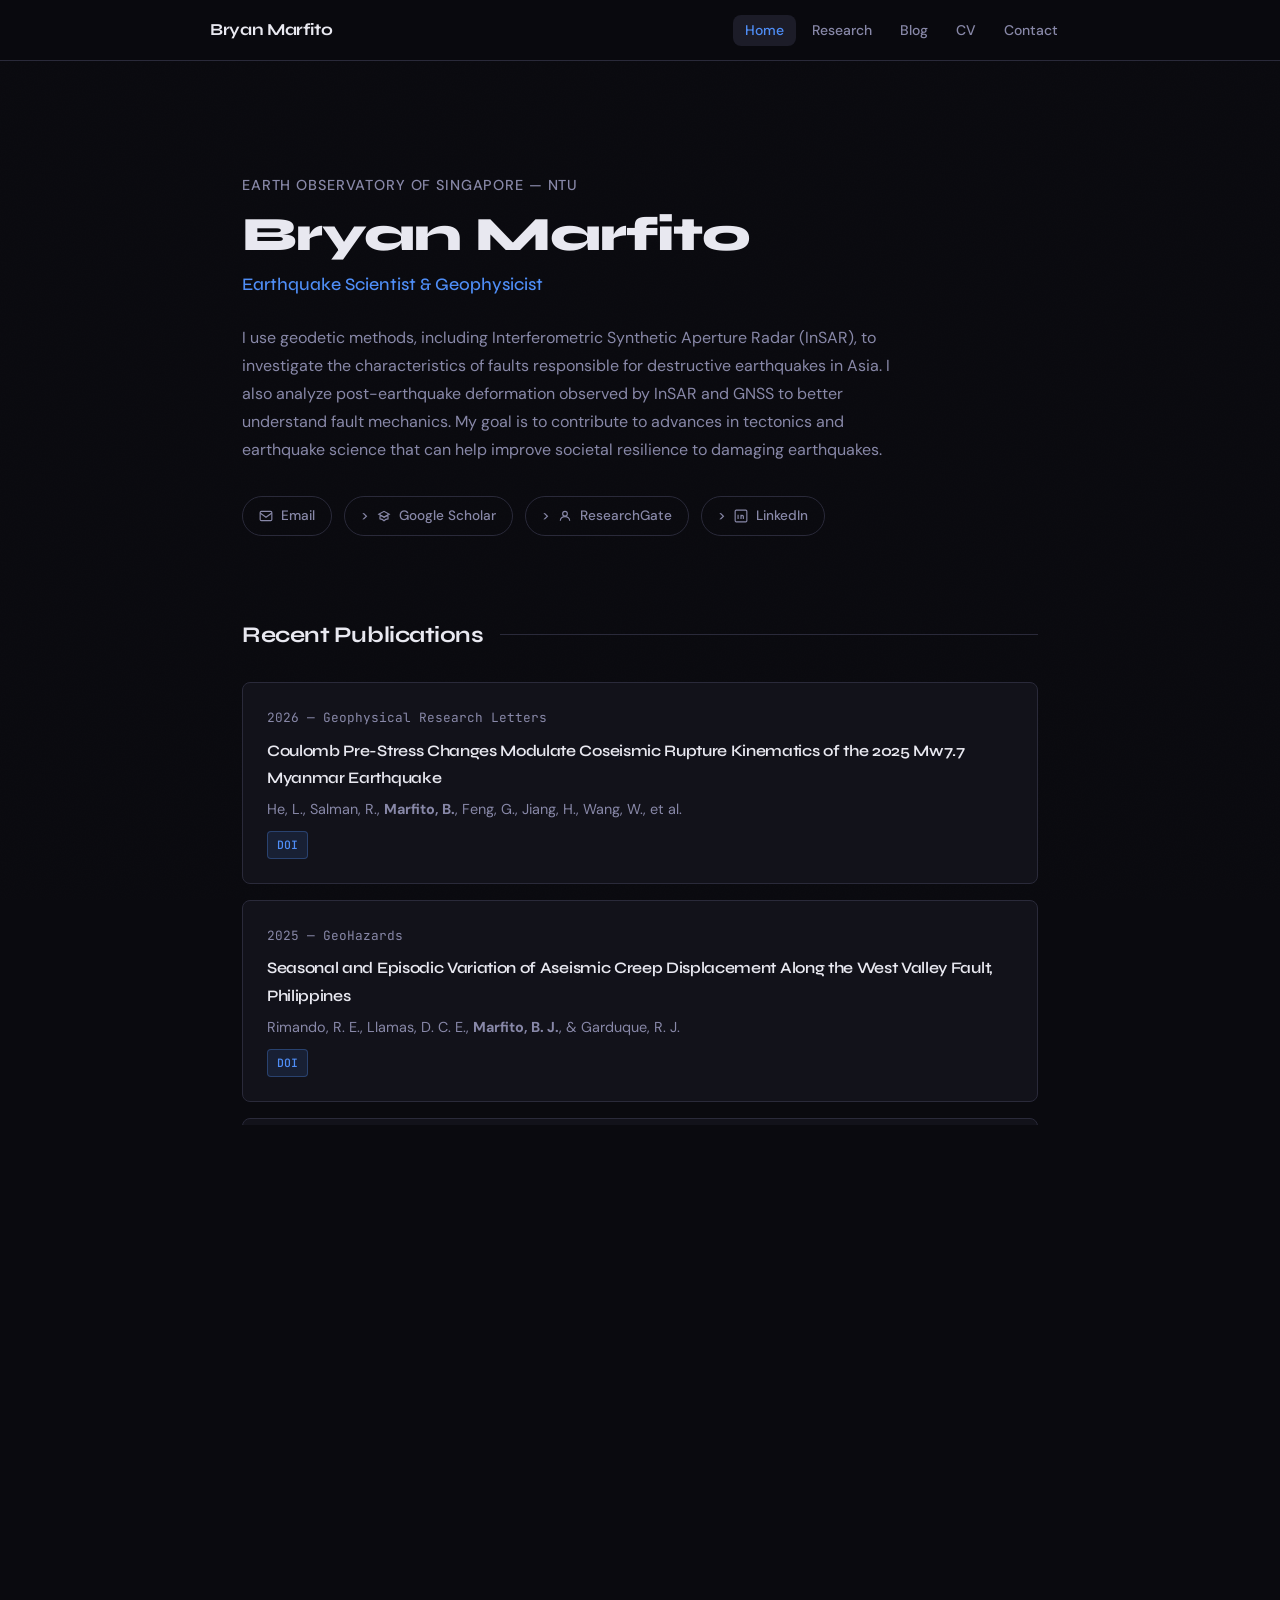
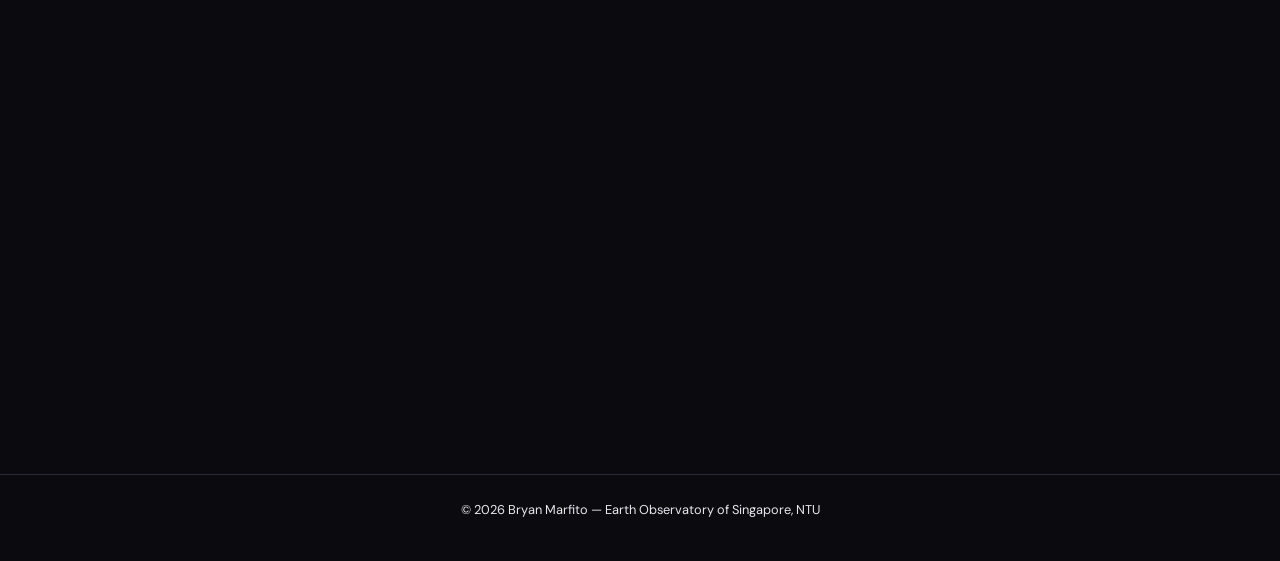
==== index.html @ 7ee3cc74 "Build full personal academic website Multi-page dark-themed site for Bryan Marfito (earthquake scien" ====
<!DOCTYPE html>
<html lang="en">
<head>
  <meta charset="UTF-8">
  <meta name="viewport" content="width=device-width, initial-scale=1.0">
  <title>Bryan Marfito — Earthquake Scientist</title>
  <link rel="stylesheet" href="style.css">
  <link rel="preconnect" href="https://fonts.googleapis.com">
  <link rel="preconnect" href="https://fonts.gstatic.com" crossorigin>
  <link href="https://fonts.googleapis.com/css2?family=Syne:wght@400;500;600;700;800&family=DM+Sans:ital,wght@0,300;0,400;0,500;1,400&family=JetBrains+Mono:wght@400;500&display=swap" rel="stylesheet">
</head>
<body>

<nav>
  <div class="nav-inner">
    <a class="nav-brand" href="index.html">Bryan Marfito</a>
    <button class="nav-hamburger" id="hamburger" aria-label="Toggle menu">
      <span></span><span></span><span></span>
    </button>
    <ul class="nav-links">
      <li><a href="index.html">Home</a></li>
      <li><a href="research.html">Research</a></li>
      <li><a href="blog.html">Blog</a></li>
      <li><a href="cv.html">CV</a></li>
      <li><a href="contact.html">Contact</a></li>
    </ul>
  </div>
</nav>

<main>
  <section class="hero fade-up">
    <p class="hero-meta">Earth Observatory of Singapore &mdash; NTU</p>
    <h1>Bryan Marfito</h1>
    <p class="hero-tagline">Earthquake Scientist &amp; Geophysicist</p>
    <p class="hero-bio">
      I use geodetic methods, including Interferometric Synthetic Aperture Radar (InSAR), to investigate
      the characteristics of faults responsible for destructive earthquakes in Asia. I also analyze
      post-earthquake deformation observed by InSAR and GNSS to better understand fault mechanics.
      My goal is to contribute to advances in tectonics and earthquake science that can help improve
      societal resilience to damaging earthquakes.
    </p>
    <div class="social-links">
      <a class="social-link" href="mailto:bryanjim001@e.ntu.edu.sg">
        <svg viewBox="0 0 24 24" fill="none" stroke="currentColor" stroke-width="2"><rect x="2" y="4" width="20" height="16" rx="2"/><path d="m2 7 10 7 10-7"/></svg>
        Email
      </a>
      <a class="social-link" href="#" <!-- TODO: add Google Scholar URL -->>
        <svg viewBox="0 0 24 24" fill="none" stroke="currentColor" stroke-width="2"><path d="M12 14l9-5-9-5-9 5 9 5z"/><path d="M12 14l6.16-3.422a12.083 12.083 0 01.665 6.479A11.952 11.952 0 0012 20.055a11.952 11.952 0 00-6.824-2.998 12.078 12.078 0 01.665-6.479L12 14z"/></svg>
        Google Scholar
      </a>
      <a class="social-link" href="#" <!-- TODO: add ResearchGate URL -->>
        <svg viewBox="0 0 24 24" fill="none" stroke="currentColor" stroke-width="2"><circle cx="12" cy="8" r="4"/><path d="M4 20c0-4 3.6-7 8-7s8 3 8 7"/></svg>
        ResearchGate
      </a>
      <a class="social-link" href="#" <!-- TODO: add LinkedIn URL -->>
        <svg viewBox="0 0 24 24" fill="none" stroke="currentColor" stroke-width="2"><rect x="2" y="2" width="20" height="20" rx="2"/><path d="M7 10v7M7 7v.01M12 17v-4a2 2 0 014 0v4M12 10v7"/></svg>
        LinkedIn
      </a>
    </div>
  </section>

  <section class="section fade-up">
    <div class="section-header"><h2>Recent Publications</h2></div>
    <div class="card-grid">

      <div class="card">
        <div class="card-meta">2026 &mdash; Geophysical Research Letters</div>
        <h3>Coulomb Pre-Stress Changes Modulate Coseismic Rupture Kinematics of the 2025 Mw7.7 Myanmar Earthquake</h3>
        <p>He, L., Salman, R., <strong>Marfito, B.</strong>, Feng, G., Jiang, H., Wang, W., et al.</p>
        <div class="pub-badges">
          <a class="pub-badge doi" href="https://doi.org/10.1029/2025GL120587" target="_blank" rel="noopener">DOI</a>
        </div>
      </div>

      <div class="card">
        <div class="card-meta">2025 &mdash; GeoHazards</div>
        <h3>Seasonal and Episodic Variation of Aseismic Creep Displacement Along the West Valley Fault, Philippines</h3>
        <p>Rimando, R. E., Llamas, D. C. E., <strong>Marfito, B. J.</strong>, &amp; Garduque, R. J.</p>
        <div class="pub-badges">
          <a class="pub-badge doi" href="https://doi.org/10.3390/geohazards6030055" target="_blank" rel="noopener">DOI</a>
        </div>
      </div>

      <div class="card">
        <div class="card-meta">2024 &mdash; Tectonics</div>
        <h3>Surface Rupture and Fault Characteristics Associated With the 2020 Mw 6.6 Masbate Earthquake, Philippines</h3>
        <p>Llamas, D. C. E., <strong>Marfito, B. J.</strong>, Dela Cruz, R., &amp; Aurelio, M. A.</p>
        <div class="pub-badges">
          <a class="pub-badge doi" href="https://doi.org/10.1029/2023TC008106" target="_blank" rel="noopener">DOI</a>
        </div>
      </div>

    </div>
    <a class="card-link" href="research.html">View all publications &rarr;</a>
  </section>

  <section class="section fade-up">
    <div class="section-header"><h2>Latest Posts</h2></div>
    <div class="card-grid">

      <div class="card">
        <div class="card-meta">2024-11-10 &mdash; Tutorial</div>
        <h3>Getting Started with InSAR: From Raw SAR to Deformation Maps</h3>
        <p>A beginner-friendly walkthrough of the InSAR processing chain using Sentinel-1 data and SNAP/StaMPS.</p>
        <div class="tags"><span class="tag">InSAR</span><span class="tag">Tutorial</span><span class="tag">Sentinel-1</span></div>
        <a class="card-link" href="blog.html">Read more &rarr;</a>
      </div>

      <div class="card">
        <div class="card-meta">2024-08-20 &mdash; Explainer</div>
        <h3>What Is Postseismic Deformation and Why Does It Matter?</h3>
        <p>After an earthquake stops shaking, the ground keeps moving for months to years. Here's why, and what it tells us about fault mechanics.</p>
        <div class="tags"><span class="tag">Postseismic</span><span class="tag">Fault Mechanics</span></div>
        <a class="card-link" href="blog.html">Read more &rarr;</a>
      </div>

    </div>
    <a class="card-link" href="blog.html">All posts &rarr;</a>
  </section>
</main>

<footer>
  <p>&copy; 2026 Bryan Marfito &mdash; Earth Observatory of Singapore, NTU</p>
</footer>

<script src="nav.js"></script>
</body>
</html>
---- style.css ----
@import url('https://fonts.googleapis.com/css2?family=Syne:wght@400;500;600;700;800&family=DM+Sans:ital,wght@0,300;0,400;0,500;1,400&family=JetBrains+Mono:wght@400;500&display=swap');

*, *::before, *::after { box-sizing: border-box; margin: 0; padding: 0; }

:root {
  --bg:         #0a0a0f;
  --surface:    #12121a;
  --surface-2:  #1c1c28;
  --accent:     #4f8ef7;
  --accent-2:   #a78bfa;
  --text:        #e8e8f0;
  --text-muted:  #8888a8;
  --border:      #2a2a3a;
  --glow:        rgba(79, 142, 247, 0.15);
  --radius:      8px;
}

html { scroll-behavior: smooth; }

body {
  background: var(--bg);
  color: var(--text);
  font-family: 'DM Sans', sans-serif;
  font-size: 16px;
  line-height: 1.7;
  min-height: 100vh;
}

body::before {
  content: '';
  position: fixed;
  inset: 0;
  background-image: url("data:image/svg+xml,%3Csvg xmlns='http://www.w3.org/2000/svg' width='300' height='300'%3E%3Cfilter id='n'%3E%3CfeTurbulence type='fractalNoise' baseFrequency='0.75' numOctaves='4' stitchTiles='stitch'/%3E%3C/filter%3E%3Crect width='300' height='300' filter='url(%23n)' opacity='0.03'/%3E%3C/svg%3E");
  pointer-events: none;
  z-index: 0;
  opacity: 0.4;
}

/* ── Navigation ── */
nav {
  position: sticky;
  top: 0;
  z-index: 100;
  background: rgba(10, 10, 15, 0.85);
  backdrop-filter: blur(12px);
  border-bottom: 1px solid var(--border);
  padding: 0 2rem;
}

.nav-inner {
  max-width: 860px;
  margin: 0 auto;
  display: flex;
  align-items: center;
  justify-content: space-between;
  height: 60px;
}

.nav-brand {
  font-family: 'Syne', sans-serif;
  font-weight: 700;
  font-size: 1.05rem;
  color: var(--text);
  text-decoration: none;
  letter-spacing: -0.02em;
}

.nav-links {
  display: flex;
  list-style: none;
  gap: 0.25rem;
}

.nav-links a {
  color: var(--text-muted);
  text-decoration: none;
  font-size: 0.875rem;
  font-weight: 500;
  padding: 0.4rem 0.75rem;
  border-radius: var(--radius);
  transition: color 0.2s, background 0.2s;
  position: relative;
}

.nav-links a:hover,
.nav-links a.active {
  color: var(--text);
  background: var(--surface-2);
}

.nav-links a.active {
  color: var(--accent);
}

.nav-hamburger {
  display: none;
  flex-direction: column;
  gap: 5px;
  background: none;
  border: none;
  cursor: pointer;
  padding: 4px;
}

.nav-hamburger span {
  display: block;
  width: 22px;
  height: 2px;
  background: var(--text);
  border-radius: 2px;
  transition: transform 0.3s, opacity 0.3s;
}

.nav-hamburger.open span:nth-child(1) { transform: translateY(7px) rotate(45deg); }
.nav-hamburger.open span:nth-child(2) { opacity: 0; }
.nav-hamburger.open span:nth-child(3) { transform: translateY(-7px) rotate(-45deg); }

/* ── Layout ── */
main {
  position: relative;
  z-index: 1;
  max-width: 860px;
  margin: 0 auto;
  padding: 4rem 2rem 6rem;
}

/* ── Animations ── */
@keyframes fadeUp {
  from { opacity: 0; transform: translateY(20px); }
  to   { opacity: 1; transform: translateY(0); }
}

.fade-up {
  animation: fadeUp 0.6s ease both;
}
.fade-up:nth-child(1) { animation-delay: 0.05s; }
.fade-up:nth-child(2) { animation-delay: 0.12s; }
.fade-up:nth-child(3) { animation-delay: 0.19s; }
.fade-up:nth-child(4) { animation-delay: 0.26s; }
.fade-up:nth-child(5) { animation-delay: 0.33s; }

/* ── Typography ── */
h1, h2, h3, h4 {
  font-family: 'Syne', sans-serif;
  letter-spacing: -0.02em;
  color: var(--text);
}

h1 { font-size: clamp(2rem, 5vw, 3rem); font-weight: 800; line-height: 1.1; }
h2 { font-size: 1.4rem; font-weight: 700; }
h3 { font-size: 1.1rem; font-weight: 600; }

p { color: var(--text); margin-bottom: 1rem; }

a { color: var(--accent); text-decoration: none; transition: color 0.2s; }
a:hover { color: var(--accent-2); }

/* ── Section dividers ── */
.section { margin-top: 4rem; }
.section-header {
  display: flex;
  align-items: center;
  gap: 1rem;
  margin-bottom: 1.75rem;
}
.section-header h2 { white-space: nowrap; }
.section-header::after {
  content: '';
  flex: 1;
  height: 1px;
  background: var(--border);
}

/* ── Hero ── */
.hero { padding: 3rem 0 1rem; }
.hero-meta {
  font-size: 0.9rem;
  color: var(--text-muted);
  font-weight: 500;
  letter-spacing: 0.06em;
  text-transform: uppercase;
  margin-bottom: 0.75rem;
}
.hero h1 { margin-bottom: 0.5rem; }
.hero-tagline {
  font-size: 1.1rem;
  color: var(--accent);
  font-family: 'Syne', sans-serif;
  font-weight: 500;
  margin-bottom: 1.5rem;
}
.hero-bio {
  font-size: 1rem;
  color: var(--text-muted);
  max-width: 660px;
  line-height: 1.75;
  margin-bottom: 2rem;
}

/* ── Social links ── */
.social-links {
  display: flex;
  flex-wrap: wrap;
  gap: 0.75rem;
}

.social-link {
  display: inline-flex;
  align-items: center;
  gap: 0.5rem;
  padding: 0.45rem 1rem;
  border: 1px solid var(--border);
  border-radius: 100px;
  font-size: 0.85rem;
  font-weight: 500;
  color: var(--text-muted);
  text-decoration: none;
  transition: all 0.2s;
}
.social-link:hover {
  border-color: var(--accent);
  color: var(--accent);
  background: var(--glow);
}
.social-link svg { width: 14px; height: 14px; flex-shrink: 0; }

/* ── Cards ── */
.card-grid {
  display: grid;
  grid-template-columns: 1fr;
  gap: 1rem;
}

.card {
  background: var(--surface);
  border: 1px solid var(--border);
  border-radius: var(--radius);
  padding: 1.5rem;
  transition: transform 0.2s, box-shadow 0.2s, border-color 0.2s;
}
.card:hover {
  transform: translateY(-2px);
  box-shadow: 0 8px 32px var(--glow);
  border-color: rgba(79, 142, 247, 0.3);
}

.card h3 { margin-bottom: 0.4rem; font-size: 1rem; }
.card-meta {
  font-size: 0.8rem;
  color: var(--text-muted);
  font-family: 'JetBrains Mono', monospace;
  margin-bottom: 0.5rem;
}
.card p { font-size: 0.9rem; color: var(--text-muted); margin-bottom: 0; }
.card-link {
  display: inline-block;
  margin-top: 0.75rem;
  font-size: 0.8rem;
  font-weight: 500;
  color: var(--accent);
}

/* ── Tags / badges ── */
.tags { display: flex; flex-wrap: wrap; gap: 0.4rem; margin-top: 0.5rem; }
.tag {
  font-size: 0.72rem;
  font-family: 'JetBrains Mono', monospace;
  padding: 0.2rem 0.55rem;
  border-radius: 100px;
  background: var(--surface-2);
  color: var(--accent-2);
  border: 1px solid var(--border);
}

/* ── Publication list ── */
.pub-year-group { margin-bottom: 2.5rem; }
.pub-year {
  font-family: 'JetBrains Mono', monospace;
  font-size: 0.78rem;
  color: var(--accent);
  letter-spacing: 0.08em;
  margin-bottom: 1rem;
  padding-bottom: 0.5rem;
  border-bottom: 1px solid var(--border);
}

.pub-entry {
  padding: 1.25rem 0;
  border-bottom: 1px solid rgba(42, 42, 58, 0.5);
}
.pub-entry:last-child { border-bottom: none; }

.pub-title {
  font-family: 'Syne', sans-serif;
  font-weight: 600;
  font-size: 0.95rem;
  margin-bottom: 0.3rem;
  line-height: 1.4;
}
.pub-authors {
  font-size: 0.85rem;
  color: var(--text-muted);
  margin-bottom: 0.25rem;
}
.pub-authors strong { color: var(--text); }
.pub-journal {
  font-size: 0.85rem;
  font-style: italic;
  color: var(--text-muted);
}
.pub-badges { display: flex; gap: 0.5rem; margin-top: 0.6rem; flex-wrap: wrap; }
.pub-badge {
  font-size: 0.72rem;
  font-family: 'JetBrains Mono', monospace;
  padding: 0.18rem 0.55rem;
  border-radius: 4px;
  font-weight: 500;
  text-decoration: none;
}
.pub-badge.doi {
  background: rgba(79, 142, 247, 0.12);
  color: var(--accent);
  border: 1px solid rgba(79, 142, 247, 0.3);
}
.pub-badge.prep {
  background: rgba(167, 139, 250, 0.1);
  color: var(--accent-2);
  border: 1px solid rgba(167, 139, 250, 0.25);
}
.pub-badge.doi:hover { background: rgba(79, 142, 247, 0.22); }

/* ── CV sections ── */
.cv-block { margin-bottom: 1.5rem; }
.cv-block-header {
  display: flex;
  justify-content: space-between;
  align-items: flex-start;
  margin-bottom: 0.3rem;
  gap: 1rem;
}
.cv-block-title { font-family: 'Syne', sans-serif; font-weight: 600; font-size: 0.95rem; }
.cv-block-date {
  font-family: 'JetBrains Mono', monospace;
  font-size: 0.78rem;
  color: var(--accent);
  white-space: nowrap;
  flex-shrink: 0;
}
.cv-block-sub { font-size: 0.85rem; color: var(--text-muted); margin-bottom: 0.2rem; }
.cv-block ul {
  margin: 0.5rem 0 0 1.2rem;
  font-size: 0.875rem;
  color: var(--text-muted);
}
.cv-block li { margin-bottom: 0.25rem; }

/* ── Blog ── */
.blog-grid {
  display: grid;
  gap: 1rem;
}

.blog-card {
  background: var(--surface);
  border: 1px solid var(--border);
  border-radius: var(--radius);
  padding: 1.5rem;
  display: block;
  text-decoration: none;
  transition: transform 0.2s, box-shadow 0.2s, border-color 0.2s;
}
.blog-card:hover {
  transform: translateY(-2px);
  box-shadow: 0 8px 32px var(--glow);
  border-color: rgba(79, 142, 247, 0.3);
  color: inherit;
}
.blog-card h3 { font-size: 1rem; margin-bottom: 0.35rem; color: var(--text); }
.blog-card .excerpt { font-size: 0.875rem; color: var(--text-muted); margin-bottom: 0.75rem; }

/* Blog filter */
.blog-filters { display: flex; flex-wrap: wrap; gap: 0.5rem; margin-bottom: 2rem; }
.filter-btn {
  font-size: 0.78rem;
  font-family: 'JetBrains Mono', monospace;
  padding: 0.3rem 0.8rem;
  border-radius: 100px;
  border: 1px solid var(--border);
  background: transparent;
  color: var(--text-muted);
  cursor: pointer;
  transition: all 0.2s;
}
.filter-btn:hover, .filter-btn.active {
  background: var(--surface-2);
  color: var(--accent);
  border-color: rgba(79, 142, 247, 0.3);
}

/* ── Blog post prose ── */
.prose h2 { font-size: 1.3rem; margin: 2.5rem 0 1rem; }
.prose h3 { font-size: 1.1rem; margin: 2rem 0 0.75rem; }
.prose p { margin-bottom: 1.25rem; line-height: 1.8; }
.prose ul, .prose ol { margin: 0 0 1.25rem 1.5rem; }
.prose li { margin-bottom: 0.4rem; line-height: 1.7; }
.prose code {
  font-family: 'JetBrains Mono', monospace;
  font-size: 0.85em;
  background: var(--surface-2);
  padding: 0.15em 0.4em;
  border-radius: 4px;
  color: var(--accent-2);
}
.prose pre {
  background: var(--surface);
  border: 1px solid var(--border);
  border-radius: var(--radius);
  padding: 1.25rem;
  overflow-x: auto;
  margin: 1.5rem 0;
}
.prose pre code { background: none; padding: 0; font-size: 0.875rem; color: var(--text); }
.prose figure { margin: 2rem 0; }
.prose figcaption { font-size: 0.8rem; color: var(--text-muted); text-align: center; margin-top: 0.5rem; }

/* ── Contact ── */
.contact-email-btn {
  display: inline-flex;
  align-items: center;
  gap: 0.75rem;
  padding: 0.85rem 1.5rem;
  background: var(--surface);
  border: 1px solid var(--border);
  border-radius: var(--radius);
  font-family: 'JetBrains Mono', monospace;
  font-size: 0.9rem;
  color: var(--text);
  cursor: pointer;
  transition: all 0.2s;
}
.contact-email-btn:hover {
  border-color: var(--accent);
  background: var(--glow);
  color: var(--accent);
}
.copy-feedback {
  font-size: 0.78rem;
  color: var(--accent);
  margin-left: 0.5rem;
  opacity: 0;
  transition: opacity 0.3s;
}
.copy-feedback.show { opacity: 1; }

/* ── Download button ── */
.btn {
  display: inline-flex;
  align-items: center;
  gap: 0.5rem;
  padding: 0.6rem 1.2rem;
  border-radius: var(--radius);
  font-size: 0.875rem;
  font-weight: 500;
  text-decoration: none;
  transition: all 0.2s;
}
.btn-primary {
  background: var(--accent);
  color: #fff;
}
.btn-primary:hover {
  background: #6b9ef8;
  color: #fff;
  transform: translateY(-1px);
}

/* ── Footer ── */
footer {
  position: relative;
  z-index: 1;
  border-top: 1px solid var(--border);
  padding: 1.5rem 2rem;
  text-align: center;
  font-size: 0.8rem;
  color: var(--text-muted);
}

/* ── Research themes ── */
.theme-grid {
  display: grid;
  grid-template-columns: repeat(auto-fit, minmax(240px, 1fr));
  gap: 1rem;
}

/* ── Responsive ── */
@media (max-width: 640px) {
  main { padding: 2.5rem 1.25rem 5rem; }
  nav { padding: 0 1.25rem; }
  .nav-links {
    display: none;
    flex-direction: column;
    position: absolute;
    top: 60px;
    left: 0; right: 0;
    background: var(--surface);
    border-bottom: 1px solid var(--border);
    padding: 1rem;
    gap: 0.25rem;
  }
  .nav-links.open { display: flex; }
  .nav-hamburger { display: flex; }
  .cv-block-header { flex-direction: column; gap: 0.2rem; }
  h1 { font-size: 2rem; }
}

/* ── Print (cv.html) ── */
@media print {
  nav, footer, .btn, .no-print { display: none !important; }
  body { background: #fff; color: #111; }
  main { padding: 1rem; max-width: 100%; }
  .card, .cv-block { border: none; box-shadow: none; }
  .section-header::after { background: #ccc; }
  a { color: #111; }
  .pub-badge { border: 1px solid #ccc; color: #333; background: none; }
}
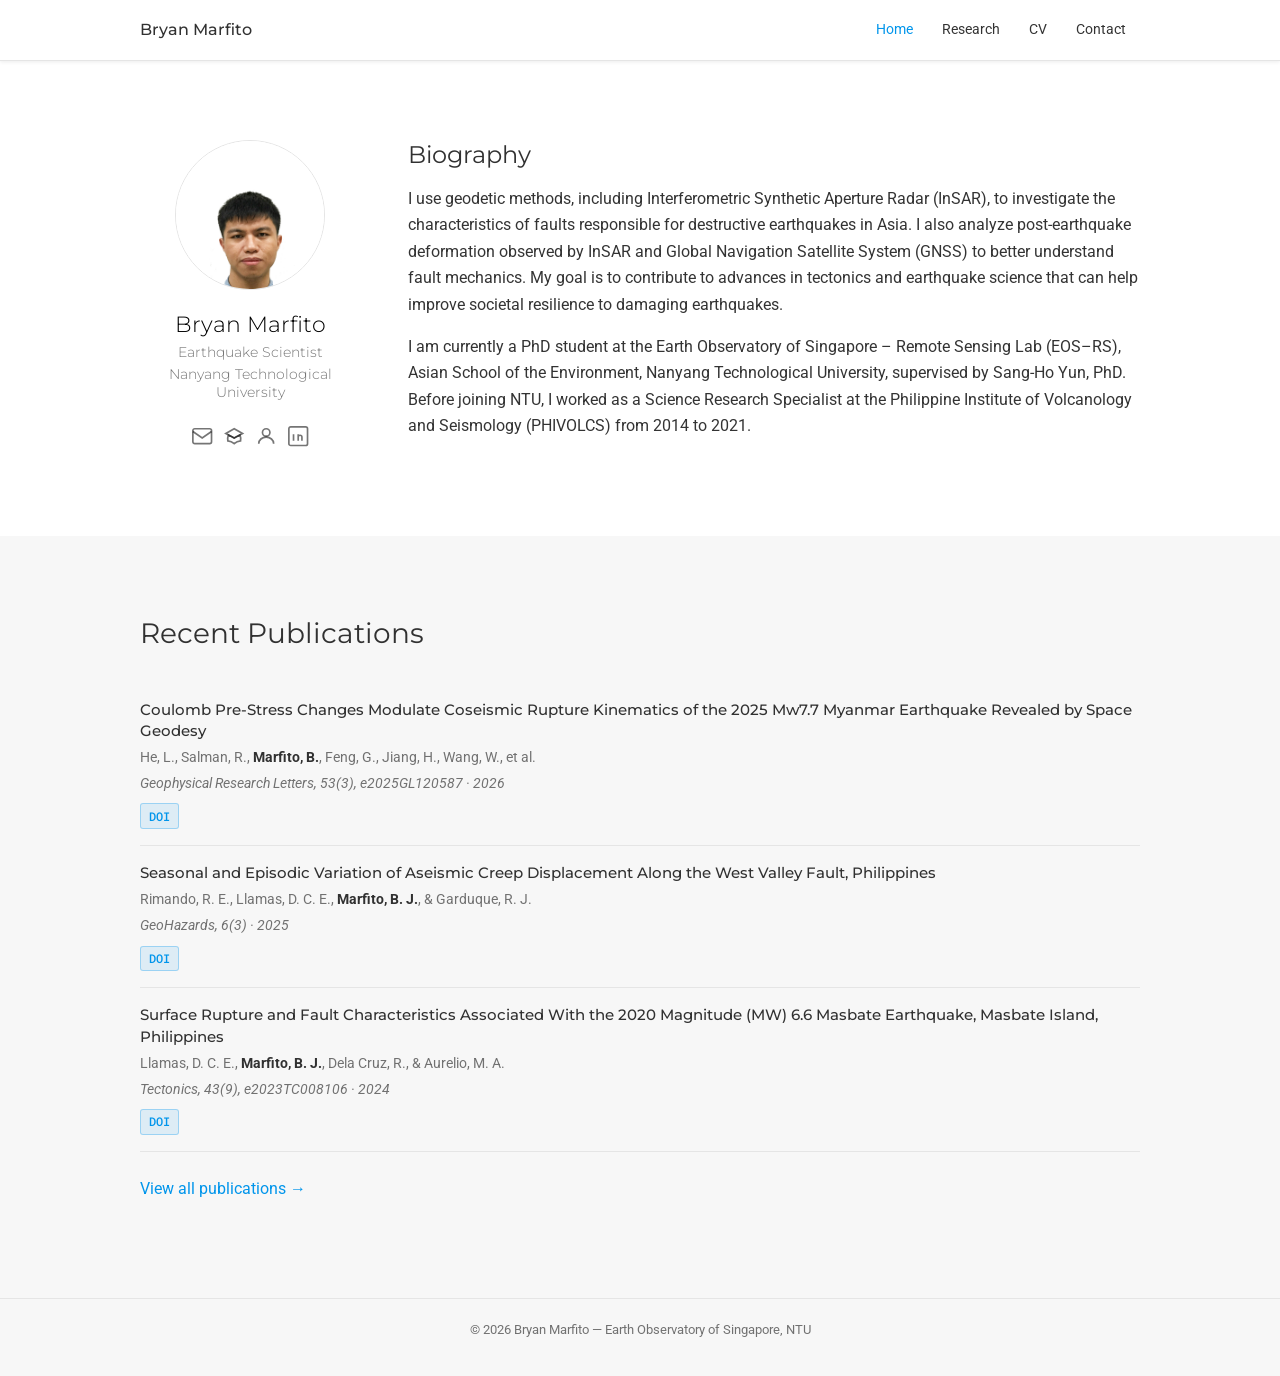
==== commit ac0d80ca: "Redesign site: light theme, inoryy.com layout, photo, remove blog - Switch from dark "Tectonic" them" ====
--- a/index.html
+++ b/index.html
@@ -4,10 +4,10 @@
   <meta charset="UTF-8">
   <meta name="viewport" content="width=device-width, initial-scale=1.0">
   <title>Bryan Marfito — Earthquake Scientist</title>
-  <link rel="stylesheet" href="style.css">
+  <link rel="stylesheet" href="style.css?v=4">
   <link rel="preconnect" href="https://fonts.googleapis.com">
   <link rel="preconnect" href="https://fonts.gstatic.com" crossorigin>
-  <link href="https://fonts.googleapis.com/css2?family=Syne:wght@400;500;600;700;800&family=DM+Sans:ital,wght@0,300;0,400;0,500;1,400&family=JetBrains+Mono:wght@400;500&display=swap" rel="stylesheet">
+  <link href="https://fonts.googleapis.com/css2?family=Montserrat:wght@300;400;500;600;700&family=Roboto:ital,wght@0,300;0,400;0,500;1,400&family=Roboto+Mono:wght@400;500&display=swap" rel="stylesheet">
 </head>
 <body>
 
@@ -20,104 +20,112 @@
     <ul class="nav-links">
       <li><a href="index.html">Home</a></li>
       <li><a href="research.html">Research</a></li>
-      <li><a href="blog.html">Blog</a></li>
       <li><a href="cv.html">CV</a></li>
       <li><a href="contact.html">Contact</a></li>
     </ul>
   </div>
 </nav>
 
-<main>
-  <section class="hero fade-up">
-    <p class="hero-meta">Earth Observatory of Singapore &mdash; NTU</p>
-    <h1>Bryan Marfito</h1>
-    <p class="hero-tagline">Earthquake Scientist &amp; Geophysicist</p>
-    <p class="hero-bio">
-      I use geodetic methods, including Interferometric Synthetic Aperture Radar (InSAR), to investigate
-      the characteristics of faults responsible for destructive earthquakes in Asia. I also analyze
-      post-earthquake deformation observed by InSAR and GNSS to better understand fault mechanics.
-      My goal is to contribute to advances in tectonics and earthquake science that can help improve
-      societal resilience to damaging earthquakes.
-    </p>
-    <div class="social-links">
-      <a class="social-link" href="mailto:bryanjim001@e.ntu.edu.sg">
-        <svg viewBox="0 0 24 24" fill="none" stroke="currentColor" stroke-width="2"><rect x="2" y="4" width="20" height="16" rx="2"/><path d="m2 7 10 7 10-7"/></svg>
-        Email
-      </a>
-      <a class="social-link" href="#" <!-- TODO: add Google Scholar URL -->>
-        <svg viewBox="0 0 24 24" fill="none" stroke="currentColor" stroke-width="2"><path d="M12 14l9-5-9-5-9 5 9 5z"/><path d="M12 14l6.16-3.422a12.083 12.083 0 01.665 6.479A11.952 11.952 0 0012 20.055a11.952 11.952 0 00-6.824-2.998 12.078 12.078 0 01.665-6.479L12 14z"/></svg>
-        Google Scholar
-      </a>
-      <a class="social-link" href="#" <!-- TODO: add ResearchGate URL -->>
-        <svg viewBox="0 0 24 24" fill="none" stroke="currentColor" stroke-width="2"><circle cx="12" cy="8" r="4"/><path d="M4 20c0-4 3.6-7 8-7s8 3 8 7"/></svg>
-        ResearchGate
-      </a>
-      <a class="social-link" href="#" <!-- TODO: add LinkedIn URL -->>
-        <svg viewBox="0 0 24 24" fill="none" stroke="currentColor" stroke-width="2"><rect x="2" y="2" width="20" height="20" rx="2"/><path d="M7 10v7M7 7v.01M12 17v-4a2 2 0 014 0v4M12 10v7"/></svg>
-        LinkedIn
-      </a>
-    </div>
-  </section>
+<!-- About / Profile -->
+<section class="home-section">
+  <div class="section-inner">
+    <div class="profile-row">
 
-  <section class="section fade-up">
-    <div class="section-header"><h2>Recent Publications</h2></div>
-    <div class="card-grid">
-
-      <div class="card">
-        <div class="card-meta">2026 &mdash; Geophysical Research Letters</div>
-        <h3>Coulomb Pre-Stress Changes Modulate Coseismic Rupture Kinematics of the 2025 Mw7.7 Myanmar Earthquake</h3>
-        <p>He, L., Salman, R., <strong>Marfito, B.</strong>, Feng, G., Jiang, H., Wang, W., et al.</p>
-        <div class="pub-badges">
-          <a class="pub-badge doi" href="https://doi.org/10.1029/2025GL120587" target="_blank" rel="noopener">DOI</a>
+      <!-- Left: photo + identity -->
+      <div class="profile-col">
+        <div class="portrait-wrap">
+          <img src="MARFITO_photo_1.JPG" alt="Bryan Marfito">
         </div>
+        <div class="portrait-title">
+          <h2>Bryan Marfito</h2>
+          <h3>Earthquake Scientist</h3>
+          <h3>Nanyang Technological University</h3>
+        </div>
+        <ul class="network-icon">
+          <li>
+            <a href="mailto:bryanjim001@e.ntu.edu.sg" title="Email">
+              <svg viewBox="0 0 24 24" fill="none" stroke="currentColor" stroke-width="1.8"><rect x="2" y="4" width="20" height="16" rx="2"/><path d="m2 7 10 7 10-7"/></svg>
+            </a>
+          </li>
+          <li>
+            <a href="#" title="Google Scholar">
+              <svg viewBox="0 0 24 24" fill="none" stroke="currentColor" stroke-width="1.8"><path d="M12 14l9-5-9-5-9 5 9 5z"/><path d="M12 14l6.16-3.422a12.083 12.083 0 01.665 6.479A11.952 11.952 0 0012 20.055a11.952 11.952 0 00-6.824-2.998 12.078 12.078 0 01.665-6.479L12 14z"/></svg>
+            </a>
+          </li>
+          <li>
+            <a href="#" title="ResearchGate">
+              <svg viewBox="0 0 24 24" fill="none" stroke="currentColor" stroke-width="1.8"><circle cx="12" cy="8" r="4"/><path d="M4 20c0-4 3.6-7 8-7s8 3 8 7"/></svg>
+            </a>
+          </li>
+          <li>
+            <a href="#" title="LinkedIn">
+              <svg viewBox="0 0 24 24" fill="none" stroke="currentColor" stroke-width="1.8"><rect x="2" y="2" width="20" height="20" rx="2"/><path d="M7 10v7M7 7v.01M12 17v-4a2 2 0 014 0v4M12 10v7"/></svg>
+            </a>
+          </li>
+        </ul>
       </div>
 
-      <div class="card">
-        <div class="card-meta">2025 &mdash; GeoHazards</div>
-        <h3>Seasonal and Episodic Variation of Aseismic Creep Displacement Along the West Valley Fault, Philippines</h3>
-        <p>Rimando, R. E., Llamas, D. C. E., <strong>Marfito, B. J.</strong>, &amp; Garduque, R. J.</p>
-        <div class="pub-badges">
-          <a class="pub-badge doi" href="https://doi.org/10.3390/geohazards6030055" target="_blank" rel="noopener">DOI</a>
-        </div>
-      </div>
-
-      <div class="card">
-        <div class="card-meta">2024 &mdash; Tectonics</div>
-        <h3>Surface Rupture and Fault Characteristics Associated With the 2020 Mw 6.6 Masbate Earthquake, Philippines</h3>
-        <p>Llamas, D. C. E., <strong>Marfito, B. J.</strong>, Dela Cruz, R., &amp; Aurelio, M. A.</p>
-        <div class="pub-badges">
-          <a class="pub-badge doi" href="https://doi.org/10.1029/2023TC008106" target="_blank" rel="noopener">DOI</a>
-        </div>
+      <!-- Right: biography -->
+      <div class="bio-col">
+        <h1>Biography</h1>
+        <p>
+          I use geodetic methods, including Interferometric Synthetic Aperture Radar (InSAR), to investigate
+          the characteristics of faults responsible for destructive earthquakes in Asia. I also analyze
+          post-earthquake deformation observed by InSAR and Global Navigation Satellite System (GNSS) to
+          better understand fault mechanics. My goal is to contribute to advances in tectonics and earthquake
+          science that can help improve societal resilience to damaging earthquakes.
+        </p>
+        <p>
+          I am currently a PhD student at the Earth Observatory of Singapore – Remote Sensing Lab (EOS–RS),
+          Asian School of the Environment, Nanyang Technological University, supervised by
+          Sang-Ho Yun, PhD. Before joining NTU, I worked as a Science Research Specialist at the
+          Philippine Institute of Volcanology and Seismology (PHIVOLCS) from 2014 to 2021.
+        </p>
       </div>
 
     </div>
-    <a class="card-link" href="research.html">View all publications &rarr;</a>
-  </section>
+  </div>
+</section>
 
-  <section class="section fade-up">
-    <div class="section-header"><h2>Latest Posts</h2></div>
-    <div class="card-grid">
+<!-- Recent Publications -->
+<section class="home-section">
+  <div class="section-inner">
+    <div class="section-heading">
+      <h1>Recent Publications</h1>
+    </div>
 
-      <div class="card">
-        <div class="card-meta">2024-11-10 &mdash; Tutorial</div>
-        <h3>Getting Started with InSAR: From Raw SAR to Deformation Maps</h3>
-        <p>A beginner-friendly walkthrough of the InSAR processing chain using Sentinel-1 data and SNAP/StaMPS.</p>
-        <div class="tags"><span class="tag">InSAR</span><span class="tag">Tutorial</span><span class="tag">Sentinel-1</span></div>
-        <a class="card-link" href="blog.html">Read more &rarr;</a>
+    <div class="pub-entry">
+      <div class="pub-title">Coulomb Pre-Stress Changes Modulate Coseismic Rupture Kinematics of the 2025 Mw7.7 Myanmar Earthquake Revealed by Space Geodesy</div>
+      <div class="pub-authors">He, L., Salman, R., <strong>Marfito, B.</strong>, Feng, G., Jiang, H., Wang, W., et al.</div>
+      <div class="pub-journal">Geophysical Research Letters, 53(3), e2025GL120587 · 2026</div>
+      <div class="pub-badges">
+        <a class="pub-badge doi" href="https://doi.org/10.1029/2025GL120587" target="_blank" rel="noopener">DOI</a>
       </div>
+    </div>
 
-      <div class="card">
-        <div class="card-meta">2024-08-20 &mdash; Explainer</div>
-        <h3>What Is Postseismic Deformation and Why Does It Matter?</h3>
-        <p>After an earthquake stops shaking, the ground keeps moving for months to years. Here's why, and what it tells us about fault mechanics.</p>
-        <div class="tags"><span class="tag">Postseismic</span><span class="tag">Fault Mechanics</span></div>
-        <a class="card-link" href="blog.html">Read more &rarr;</a>
+    <div class="pub-entry">
+      <div class="pub-title">Seasonal and Episodic Variation of Aseismic Creep Displacement Along the West Valley Fault, Philippines</div>
+      <div class="pub-authors">Rimando, R. E., Llamas, D. C. E., <strong>Marfito, B. J.</strong>, &amp; Garduque, R. J.</div>
+      <div class="pub-journal">GeoHazards, 6(3) · 2025</div>
+      <div class="pub-badges">
+        <a class="pub-badge doi" href="https://doi.org/10.3390/geohazards6030055" target="_blank" rel="noopener">DOI</a>
       </div>
+    </div>
 
+    <div class="pub-entry">
+      <div class="pub-title">Surface Rupture and Fault Characteristics Associated With the 2020 Magnitude (MW) 6.6 Masbate Earthquake, Masbate Island, Philippines</div>
+      <div class="pub-authors">Llamas, D. C. E., <strong>Marfito, B. J.</strong>, Dela Cruz, R., &amp; Aurelio, M. A.</div>
+      <div class="pub-journal">Tectonics, 43(9), e2023TC008106 · 2024</div>
+      <div class="pub-badges">
+        <a class="pub-badge doi" href="https://doi.org/10.1029/2023TC008106" target="_blank" rel="noopener">DOI</a>
+      </div>
     </div>
-    <a class="card-link" href="blog.html">All posts &rarr;</a>
-  </section>
-</main>
+
+    <p style="margin-top:1.5rem;">
+      <a href="research.html">View all publications &rarr;</a>
+    </p>
+  </div>
+</section>
 
 <footer>
   <p>&copy; 2026 Bryan Marfito &mdash; Earth Observatory of Singapore, NTU</p>
--- a/style.css
+++ b/style.css
@@ -1,54 +1,50 @@
-@import url('https://fonts.googleapis.com/css2?family=Syne:wght@400;500;600;700;800&family=DM+Sans:ital,wght@0,300;0,400;0,500;1,400&family=JetBrains+Mono:wght@400;500&display=swap');
+@import url('https://fonts.googleapis.com/css2?family=Montserrat:wght@300;400;500;600;700&family=Roboto:ital,wght@0,300;0,400;0,500;1,400&family=Roboto+Mono:wght@400;500&display=swap');
 
 *, *::before, *::after { box-sizing: border-box; margin: 0; padding: 0; }
 
 :root {
-  --bg:         #0a0a0f;
-  --surface:    #12121a;
-  --surface-2:  #1c1c28;
-  --accent:     #4f8ef7;
-  --accent-2:   #a78bfa;
-  --text:        #e8e8f0;
-  --text-muted:  #8888a8;
-  --border:      #2a2a3a;
-  --glow:        rgba(79, 142, 247, 0.15);
-  --radius:      8px;
-}
-
-html { scroll-behavior: smooth; }
+  --bg:         #ffffff;
+  --surface:    #f7f7f7;
+  --surface-2:  #ececec;
+  --accent:     #0095eb;
+  --accent-h:   #0077c0;
+  --text:        rgba(0,0,0,0.8);
+  --text-dark:   #313131;
+  --text-muted:  rgba(0,0,0,0.54);
+  --border:      #e5e5e5;
+  --radius:      4px;
+}
+
+html {
+  font-family: 'Roboto', sans-serif;
+  font-size: 16px;
+  color: var(--text);
+  line-height: 1.65;
+}
 
 body {
   background: var(--bg);
-  color: var(--text);
-  font-family: 'DM Sans', sans-serif;
-  font-size: 16px;
-  line-height: 1.7;
-  min-height: 100vh;
-}
-
-body::before {
-  content: '';
-  position: fixed;
-  inset: 0;
-  background-image: url("data:image/svg+xml,%3Csvg xmlns='http://www.w3.org/2000/svg' width='300' height='300'%3E%3Cfilter id='n'%3E%3CfeTurbulence type='fractalNoise' baseFrequency='0.75' numOctaves='4' stitchTiles='stitch'/%3E%3C/filter%3E%3Crect width='300' height='300' filter='url(%23n)' opacity='0.03'/%3E%3C/svg%3E");
-  pointer-events: none;
-  z-index: 0;
-  opacity: 0.4;
+  font-family: inherit;
+  font-size: 1rem;
+  line-height: inherit;
+  color: inherit;
+  margin-top: 60px;
 }
 
 /* ── Navigation ── */
 nav {
-  position: sticky;
+  position: fixed;
   top: 0;
+  left: 0; right: 0;
   z-index: 100;
-  background: rgba(10, 10, 15, 0.85);
-  backdrop-filter: blur(12px);
+  background: #fff;
   border-bottom: 1px solid var(--border);
-  padding: 0 2rem;
+  box-shadow: 0 1px 4px rgba(0,0,0,0.08);
+  padding: 0 1.5rem;
 }
 
 .nav-inner {
-  max-width: 860px;
+  max-width: 1000px;
   margin: 0 auto;
   display: flex;
   align-items: center;
@@ -57,40 +53,33 @@
 }
 
 .nav-brand {
-  font-family: 'Syne', sans-serif;
-  font-weight: 700;
-  font-size: 1.05rem;
-  color: var(--text);
+  font-family: 'Montserrat', sans-serif;
+  font-weight: 500;
+  font-size: 1rem;
+  color: var(--text-dark);
   text-decoration: none;
-  letter-spacing: -0.02em;
 }
 
 .nav-links {
   display: flex;
   list-style: none;
-  gap: 0.25rem;
+  gap: 0;
 }
 
 .nav-links a {
-  color: var(--text-muted);
+  color: var(--text);
   text-decoration: none;
+  font-family: 'Roboto', sans-serif;
   font-size: 0.875rem;
-  font-weight: 500;
-  padding: 0.4rem 0.75rem;
+  font-weight: 400;
+  padding: 0.4rem 0.9rem;
   border-radius: var(--radius);
-  transition: color 0.2s, background 0.2s;
-  position: relative;
-}
-
-.nav-links a:hover,
-.nav-links a.active {
-  color: var(--text);
-  background: var(--surface-2);
-}
-
-.nav-links a.active {
-  color: var(--accent);
-}
+  transition: color 0.2s;
+  display: block;
+}
+
+.nav-links a:hover { color: var(--accent); }
+.nav-links a.active { color: var(--accent); }
 
 .nav-hamburger {
   display: none;
@@ -106,7 +95,7 @@
   display: block;
   width: 22px;
   height: 2px;
-  background: var(--text);
+  background: var(--text-dark);
   border-radius: 2px;
   transition: transform 0.3s, opacity 0.3s;
 }
@@ -115,334 +104,321 @@
 .nav-hamburger.open span:nth-child(2) { opacity: 0; }
 .nav-hamburger.open span:nth-child(3) { transform: translateY(-7px) rotate(-45deg); }
 
-/* ── Layout ── */
+/* ── Layout & Sections ── */
+.home-section {
+  padding: 80px 1.5rem;
+  animation: intro 0.3s both;
+  animation-delay: 0.15s;
+}
+
+.home-section:nth-of-type(even) {
+  background-color: var(--surface);
+}
+
+.section-inner {
+  max-width: 1000px;
+  margin: 0 auto;
+}
+
 main {
-  position: relative;
-  z-index: 1;
-  max-width: 860px;
+  max-width: 1000px;
   margin: 0 auto;
-  padding: 4rem 2rem 6rem;
-}
-
-/* ── Animations ── */
-@keyframes fadeUp {
-  from { opacity: 0; transform: translateY(20px); }
-  to   { opacity: 1; transform: translateY(0); }
-}
-
-.fade-up {
-  animation: fadeUp 0.6s ease both;
-}
-.fade-up:nth-child(1) { animation-delay: 0.05s; }
-.fade-up:nth-child(2) { animation-delay: 0.12s; }
-.fade-up:nth-child(3) { animation-delay: 0.19s; }
-.fade-up:nth-child(4) { animation-delay: 0.26s; }
-.fade-up:nth-child(5) { animation-delay: 0.33s; }
+  padding: 60px 1.5rem 80px;
+}
+
+@keyframes intro {
+  from { opacity: 0; }
+  to   { opacity: 1; }
+}
 
 /* ── Typography ── */
-h1, h2, h3, h4 {
-  font-family: 'Syne', sans-serif;
-  letter-spacing: -0.02em;
-  color: var(--text);
-}
-
-h1 { font-size: clamp(2rem, 5vw, 3rem); font-weight: 800; line-height: 1.1; }
-h2 { font-size: 1.4rem; font-weight: 700; }
-h3 { font-size: 1.1rem; font-weight: 600; }
-
-p { color: var(--text); margin-bottom: 1rem; }
-
-a { color: var(--accent); text-decoration: none; transition: color 0.2s; }
-a:hover { color: var(--accent-2); }
-
-/* ── Section dividers ── */
-.section { margin-top: 4rem; }
-.section-header {
+h1, h2, h3, h4, h5, h6 {
+  font-family: 'Montserrat', sans-serif;
+  font-weight: 400;
+  line-height: 1.25;
+  color: var(--text-dark);
+  margin-bottom: 0.5rem;
+}
+
+h1 { font-size: 2.25rem; }
+h2 { font-size: 1.5rem; margin-top: 1rem; }
+h3 { font-size: 1.1rem; margin-top: 1rem; }
+
+p { margin-bottom: 1rem; }
+
+a { color: var(--accent); text-decoration: none; transition: color 0.3s; }
+a:hover { color: var(--accent-h); }
+
+/* ── Section heading ── */
+.section-heading {
+  margin-bottom: 2rem;
+}
+
+.section-heading h1 {
+  font-size: 1.75rem;
+  font-weight: 400;
+  margin: 0 0 0.5rem;
+}
+
+.section-heading p {
+  color: var(--text-muted);
+  font-weight: 400;
+  font-size: 1rem;
+  margin: 0;
+}
+
+/* ── Profile (inoryy-style 2-col) ── */
+.profile-row {
   display: flex;
-  align-items: center;
-  gap: 1rem;
-  margin-bottom: 1.75rem;
-}
-.section-header h2 { white-space: nowrap; }
-.section-header::after {
-  content: '';
+  gap: 3rem;
+  align-items: flex-start;
+}
+
+.profile-col {
+  width: 220px;
+  flex-shrink: 0;
+  text-align: center;
+}
+
+.bio-col {
   flex: 1;
-  height: 1px;
-  background: var(--border);
-}
-
-/* ── Hero ── */
-.hero { padding: 3rem 0 1rem; }
-.hero-meta {
+}
+
+/* Portrait */
+.portrait-wrap {
+  width: 150px;
+  height: 150px;
+  border-radius: 50%;
+  overflow: hidden;
+  margin: 0 auto 1.25rem;
+  border: 1px solid var(--border);
+}
+
+.portrait-wrap img {
+  width: 100%;
+  height: 100%;
+  object-fit: cover;
+  object-position: center 15%;
+  transform: scale(1.15);
+  transform-origin: center 18%;
+  display: block;
+}
+
+.portrait-title h2 {
+  font-size: 1.4rem;
+  font-weight: 300;
+  color: #000;
+  margin: 0 0 0.3rem;
+}
+
+.portrait-title h3 {
   font-size: 0.9rem;
-  color: var(--text-muted);
+  font-weight: 300;
+  color: var(--text-muted);
+  margin: 0 0 0.25rem;
+}
+
+/* Social icons */
+.network-icon {
+  display: inline-flex;
+  flex-wrap: wrap;
+  justify-content: center;
+  list-style: none;
+  padding: 0;
+  margin: 1.25rem 0 0;
+  gap: 0.6rem;
+}
+
+.network-icon li a {
+  color: var(--text-muted);
+  font-size: 1.4rem;
+  transition: color 0.2s, transform 0.2s;
+  display: block;
+}
+
+.network-icon li a:hover {
+  color: var(--accent);
+  transform: scale(1.2);
+}
+
+.network-icon svg {
+  width: 1.4rem;
+  height: 1.4rem;
+  display: block;
+}
+
+/* Bio column */
+.bio-col h1 {
+  font-size: 1.5rem;
+  margin-bottom: 1rem;
+}
+
+/* ── Publications ── */
+.pub-year-group { margin-bottom: 2rem; }
+
+.pub-year {
+  font-family: 'Roboto Mono', monospace;
+  font-size: 0.75rem;
   font-weight: 500;
-  letter-spacing: 0.06em;
+  color: var(--text-muted);
+  letter-spacing: 0.08em;
   text-transform: uppercase;
   margin-bottom: 0.75rem;
-}
-.hero h1 { margin-bottom: 0.5rem; }
-.hero-tagline {
-  font-size: 1.1rem;
+  padding-bottom: 0.5rem;
+  border-bottom: 1px solid var(--border);
+}
+
+.pub-entry {
+  padding: 1rem 0;
+  border-bottom: 1px solid var(--border);
+}
+
+.pub-entry:last-child { border-bottom: none; }
+
+.pub-title {
+  font-family: 'Montserrat', sans-serif;
+  font-weight: 500;
+  font-size: 0.95rem;
+  color: var(--text-dark);
+  margin-bottom: 0.3rem;
+  line-height: 1.4;
+}
+
+.pub-authors {
+  font-size: 0.875rem;
+  color: var(--text-muted);
+  margin-bottom: 0.2rem;
+}
+
+.pub-authors strong { color: var(--text-dark); }
+
+.pub-journal {
+  font-size: 0.875rem;
+  font-style: italic;
+  color: var(--text-muted);
+}
+
+.pub-badges { display: flex; gap: 0.4rem; margin-top: 0.5rem; flex-wrap: wrap; }
+
+.pub-badge {
+  font-size: 0.72rem;
+  font-family: 'Roboto Mono', monospace;
+  padding: 0.15rem 0.5rem;
+  border-radius: 3px;
+  font-weight: 500;
+  text-decoration: none;
+}
+
+.pub-badge.doi {
+  background: rgba(0, 149, 235, 0.1);
   color: var(--accent);
-  font-family: 'Syne', sans-serif;
-  font-weight: 500;
-  margin-bottom: 1.5rem;
-}
-.hero-bio {
-  font-size: 1rem;
-  color: var(--text-muted);
-  max-width: 660px;
-  line-height: 1.75;
-  margin-bottom: 2rem;
-}
-
-/* ── Social links ── */
-.social-links {
-  display: flex;
-  flex-wrap: wrap;
-  gap: 0.75rem;
-}
-
-.social-link {
-  display: inline-flex;
-  align-items: center;
-  gap: 0.5rem;
-  padding: 0.45rem 1rem;
-  border: 1px solid var(--border);
-  border-radius: 100px;
-  font-size: 0.85rem;
-  font-weight: 500;
-  color: var(--text-muted);
-  text-decoration: none;
-  transition: all 0.2s;
-}
-.social-link:hover {
-  border-color: var(--accent);
-  color: var(--accent);
-  background: var(--glow);
-}
-.social-link svg { width: 14px; height: 14px; flex-shrink: 0; }
-
-/* ── Cards ── */
-.card-grid {
-  display: grid;
-  grid-template-columns: 1fr;
-  gap: 1rem;
-}
-
-.card {
-  background: var(--surface);
-  border: 1px solid var(--border);
-  border-radius: var(--radius);
-  padding: 1.5rem;
-  transition: transform 0.2s, box-shadow 0.2s, border-color 0.2s;
-}
-.card:hover {
-  transform: translateY(-2px);
-  box-shadow: 0 8px 32px var(--glow);
-  border-color: rgba(79, 142, 247, 0.3);
-}
-
-.card h3 { margin-bottom: 0.4rem; font-size: 1rem; }
-.card-meta {
-  font-size: 0.8rem;
-  color: var(--text-muted);
-  font-family: 'JetBrains Mono', monospace;
-  margin-bottom: 0.5rem;
-}
-.card p { font-size: 0.9rem; color: var(--text-muted); margin-bottom: 0; }
-.card-link {
-  display: inline-block;
-  margin-top: 0.75rem;
-  font-size: 0.8rem;
-  font-weight: 500;
-  color: var(--accent);
-}
-
-/* ── Tags / badges ── */
+  border: 1px solid rgba(0, 149, 235, 0.3);
+}
+
+.pub-badge.doi:hover { background: rgba(0, 149, 235, 0.2); }
+
+.pub-badge.prep {
+  background: #f0f0f0;
+  color: #888;
+  border: 1px solid #ddd;
+}
+
+/* ── Tags ── */
 .tags { display: flex; flex-wrap: wrap; gap: 0.4rem; margin-top: 0.5rem; }
 .tag {
   font-size: 0.72rem;
-  font-family: 'JetBrains Mono', monospace;
-  padding: 0.2rem 0.55rem;
-  border-radius: 100px;
-  background: var(--surface-2);
-  color: var(--accent-2);
+  font-family: 'Roboto Mono', monospace;
+  padding: 0.2rem 0.5rem;
+  border-radius: 3px;
+  background: rgba(0,149,235,0.08);
+  color: var(--accent);
+  border: 1px solid rgba(0,149,235,0.2);
+}
+
+/* ── Cards ── */
+.card-grid { display: grid; gap: 1.25rem; }
+
+.card {
+  background: #fff;
   border: 1px solid var(--border);
-}
-
-/* ── Publication list ── */
-.pub-year-group { margin-bottom: 2.5rem; }
-.pub-year {
-  font-family: 'JetBrains Mono', monospace;
-  font-size: 0.78rem;
-  color: var(--accent);
-  letter-spacing: 0.08em;
-  margin-bottom: 1rem;
-  padding-bottom: 0.5rem;
-  border-bottom: 1px solid var(--border);
-}
-
-.pub-entry {
-  padding: 1.25rem 0;
-  border-bottom: 1px solid rgba(42, 42, 58, 0.5);
-}
-.pub-entry:last-child { border-bottom: none; }
-
-.pub-title {
-  font-family: 'Syne', sans-serif;
-  font-weight: 600;
-  font-size: 0.95rem;
-  margin-bottom: 0.3rem;
-  line-height: 1.4;
-}
-.pub-authors {
-  font-size: 0.85rem;
-  color: var(--text-muted);
-  margin-bottom: 0.25rem;
-}
-.pub-authors strong { color: var(--text); }
-.pub-journal {
-  font-size: 0.85rem;
-  font-style: italic;
-  color: var(--text-muted);
-}
-.pub-badges { display: flex; gap: 0.5rem; margin-top: 0.6rem; flex-wrap: wrap; }
-.pub-badge {
-  font-size: 0.72rem;
-  font-family: 'JetBrains Mono', monospace;
-  padding: 0.18rem 0.55rem;
-  border-radius: 4px;
+  border-radius: var(--radius);
+  padding: 1.25rem 1.5rem;
+  transition: box-shadow 0.2s;
+}
+
+.card:hover { box-shadow: 0 4px 16px rgba(0,0,0,0.08); }
+.card h3 { margin-bottom: 0.3rem; font-size: 0.95rem; }
+.card-meta {
+  font-size: 0.8rem;
+  color: var(--text-muted);
+  font-family: 'Roboto Mono', monospace;
+  margin-bottom: 0.4rem;
+}
+.card p { font-size: 0.9rem; color: var(--text-muted); margin: 0; }
+.card-link { display: inline-block; margin-top: 0.75rem; font-size: 0.8rem; font-weight: 500; }
+
+/* ── Theme grid ── */
+.theme-grid {
+  display: grid;
+  grid-template-columns: repeat(auto-fit, minmax(220px, 1fr));
+  gap: 1rem;
+}
+
+/* ── CV blocks ── */
+.cv-block { margin-bottom: 1.5rem; }
+.cv-block-header { display: flex; justify-content: space-between; align-items: flex-start; gap: 1rem; margin-bottom: 0.2rem; }
+.cv-block-title { font-family: 'Montserrat', sans-serif; font-weight: 500; font-size: 0.95rem; color: var(--text-dark); }
+.cv-block-date { font-family: 'Roboto Mono', monospace; font-size: 0.78rem; color: var(--accent); white-space: nowrap; flex-shrink: 0; }
+.cv-block-sub { font-size: 0.875rem; color: var(--text-muted); margin-bottom: 0.15rem; }
+.cv-block ul { margin: 0.4rem 0 0 1.2rem; font-size: 0.875rem; color: var(--text-muted); }
+.cv-block li { margin-bottom: 0.2rem; }
+
+/* ── Download button ── */
+.btn {
+  display: inline-flex;
+  align-items: center;
+  gap: 0.4rem;
+  padding: 0.5rem 1rem;
+  border-radius: var(--radius);
+  font-size: 0.875rem;
   font-weight: 500;
   text-decoration: none;
-}
-.pub-badge.doi {
-  background: rgba(79, 142, 247, 0.12);
-  color: var(--accent);
-  border: 1px solid rgba(79, 142, 247, 0.3);
-}
-.pub-badge.prep {
-  background: rgba(167, 139, 250, 0.1);
-  color: var(--accent-2);
-  border: 1px solid rgba(167, 139, 250, 0.25);
-}
-.pub-badge.doi:hover { background: rgba(79, 142, 247, 0.22); }
-
-/* ── CV sections ── */
-.cv-block { margin-bottom: 1.5rem; }
-.cv-block-header {
-  display: flex;
-  justify-content: space-between;
-  align-items: flex-start;
-  margin-bottom: 0.3rem;
-  gap: 1rem;
-}
-.cv-block-title { font-family: 'Syne', sans-serif; font-weight: 600; font-size: 0.95rem; }
-.cv-block-date {
-  font-family: 'JetBrains Mono', monospace;
-  font-size: 0.78rem;
-  color: var(--accent);
-  white-space: nowrap;
-  flex-shrink: 0;
-}
-.cv-block-sub { font-size: 0.85rem; color: var(--text-muted); margin-bottom: 0.2rem; }
-.cv-block ul {
-  margin: 0.5rem 0 0 1.2rem;
-  font-size: 0.875rem;
-  color: var(--text-muted);
-}
-.cv-block li { margin-bottom: 0.25rem; }
-
-/* ── Blog ── */
-.blog-grid {
-  display: grid;
-  gap: 1rem;
-}
-
-.blog-card {
-  background: var(--surface);
-  border: 1px solid var(--border);
-  border-radius: var(--radius);
-  padding: 1.5rem;
-  display: block;
-  text-decoration: none;
-  transition: transform 0.2s, box-shadow 0.2s, border-color 0.2s;
-}
-.blog-card:hover {
-  transform: translateY(-2px);
-  box-shadow: 0 8px 32px var(--glow);
-  border-color: rgba(79, 142, 247, 0.3);
-  color: inherit;
-}
-.blog-card h3 { font-size: 1rem; margin-bottom: 0.35rem; color: var(--text); }
-.blog-card .excerpt { font-size: 0.875rem; color: var(--text-muted); margin-bottom: 0.75rem; }
-
-/* Blog filter */
-.blog-filters { display: flex; flex-wrap: wrap; gap: 0.5rem; margin-bottom: 2rem; }
-.filter-btn {
-  font-size: 0.78rem;
-  font-family: 'JetBrains Mono', monospace;
-  padding: 0.3rem 0.8rem;
-  border-radius: 100px;
-  border: 1px solid var(--border);
-  background: transparent;
-  color: var(--text-muted);
-  cursor: pointer;
   transition: all 0.2s;
 }
-.filter-btn:hover, .filter-btn.active {
-  background: var(--surface-2);
-  color: var(--accent);
-  border-color: rgba(79, 142, 247, 0.3);
-}
-
-/* ── Blog post prose ── */
-.prose h2 { font-size: 1.3rem; margin: 2.5rem 0 1rem; }
-.prose h3 { font-size: 1.1rem; margin: 2rem 0 0.75rem; }
-.prose p { margin-bottom: 1.25rem; line-height: 1.8; }
-.prose ul, .prose ol { margin: 0 0 1.25rem 1.5rem; }
-.prose li { margin-bottom: 0.4rem; line-height: 1.7; }
-.prose code {
-  font-family: 'JetBrains Mono', monospace;
-  font-size: 0.85em;
-  background: var(--surface-2);
-  padding: 0.15em 0.4em;
-  border-radius: 4px;
-  color: var(--accent-2);
-}
-.prose pre {
-  background: var(--surface);
-  border: 1px solid var(--border);
-  border-radius: var(--radius);
-  padding: 1.25rem;
-  overflow-x: auto;
-  margin: 1.5rem 0;
-}
-.prose pre code { background: none; padding: 0; font-size: 0.875rem; color: var(--text); }
-.prose figure { margin: 2rem 0; }
-.prose figcaption { font-size: 0.8rem; color: var(--text-muted); text-align: center; margin-top: 0.5rem; }
+
+.btn-primary {
+  background: var(--accent);
+  color: #fff;
+  border: none;
+}
+
+.btn-primary:hover {
+  background: var(--accent-h);
+  color: #fff;
+}
 
 /* ── Contact ── */
 .contact-email-btn {
   display: inline-flex;
   align-items: center;
-  gap: 0.75rem;
-  padding: 0.85rem 1.5rem;
-  background: var(--surface);
+  gap: 0.6rem;
+  padding: 0.7rem 1.25rem;
+  background: #fff;
   border: 1px solid var(--border);
   border-radius: var(--radius);
-  font-family: 'JetBrains Mono', monospace;
-  font-size: 0.9rem;
-  color: var(--text);
+  font-family: 'Roboto Mono', monospace;
+  font-size: 0.875rem;
+  color: var(--text-dark);
   cursor: pointer;
   transition: all 0.2s;
 }
+
 .contact-email-btn:hover {
   border-color: var(--accent);
-  background: var(--glow);
   color: var(--accent);
-}
+  box-shadow: 0 2px 8px rgba(0,149,235,0.12);
+}
+
 .copy-feedback {
   font-size: 0.78rem;
   color: var(--accent);
@@ -450,76 +426,49 @@
   opacity: 0;
   transition: opacity 0.3s;
 }
+
 .copy-feedback.show { opacity: 1; }
-
-/* ── Download button ── */
-.btn {
-  display: inline-flex;
-  align-items: center;
-  gap: 0.5rem;
-  padding: 0.6rem 1.2rem;
-  border-radius: var(--radius);
-  font-size: 0.875rem;
-  font-weight: 500;
-  text-decoration: none;
-  transition: all 0.2s;
-}
-.btn-primary {
-  background: var(--accent);
-  color: #fff;
-}
-.btn-primary:hover {
-  background: #6b9ef8;
-  color: #fff;
-  transform: translateY(-1px);
-}
 
 /* ── Footer ── */
 footer {
-  position: relative;
-  z-index: 1;
+  background: var(--surface);
   border-top: 1px solid var(--border);
-  padding: 1.5rem 2rem;
+  padding: 1.25rem 1.5rem;
   text-align: center;
   font-size: 0.8rem;
   color: var(--text-muted);
 }
 
-/* ── Research themes ── */
-.theme-grid {
-  display: grid;
-  grid-template-columns: repeat(auto-fit, minmax(240px, 1fr));
-  gap: 1rem;
-}
-
 /* ── Responsive ── */
 @media (max-width: 640px) {
-  main { padding: 2.5rem 1.25rem 5rem; }
-  nav { padding: 0 1.25rem; }
+  nav { padding: 0 1rem; }
   .nav-links {
     display: none;
     flex-direction: column;
     position: absolute;
     top: 60px;
     left: 0; right: 0;
-    background: var(--surface);
+    background: #fff;
     border-bottom: 1px solid var(--border);
-    padding: 1rem;
-    gap: 0.25rem;
+    padding: 0.75rem;
+    gap: 0;
+    box-shadow: 0 4px 12px rgba(0,0,0,0.08);
   }
   .nav-links.open { display: flex; }
   .nav-hamburger { display: flex; }
-  .cv-block-header { flex-direction: column; gap: 0.2rem; }
-  h1 { font-size: 2rem; }
+  .home-section { padding: 50px 1rem; }
+  main { padding: 40px 1rem 60px; }
+  .profile-row { flex-direction: column; align-items: center; gap: 2rem; }
+  .profile-col { width: 100%; }
+  .cv-block-header { flex-direction: column; gap: 0.15rem; }
 }
 
 /* ── Print (cv.html) ── */
 @media print {
   nav, footer, .btn, .no-print { display: none !important; }
-  body { background: #fff; color: #111; }
-  main { padding: 1rem; max-width: 100%; }
-  .card, .cv-block { border: none; box-shadow: none; }
-  .section-header::after { background: #ccc; }
+  body { background: #fff; color: #111; margin-top: 0; }
+  .home-section, main { padding: 1rem; }
+  .card { border: 1px solid #ddd; box-shadow: none; }
   a { color: #111; }
   .pub-badge { border: 1px solid #ccc; color: #333; background: none; }
 }
